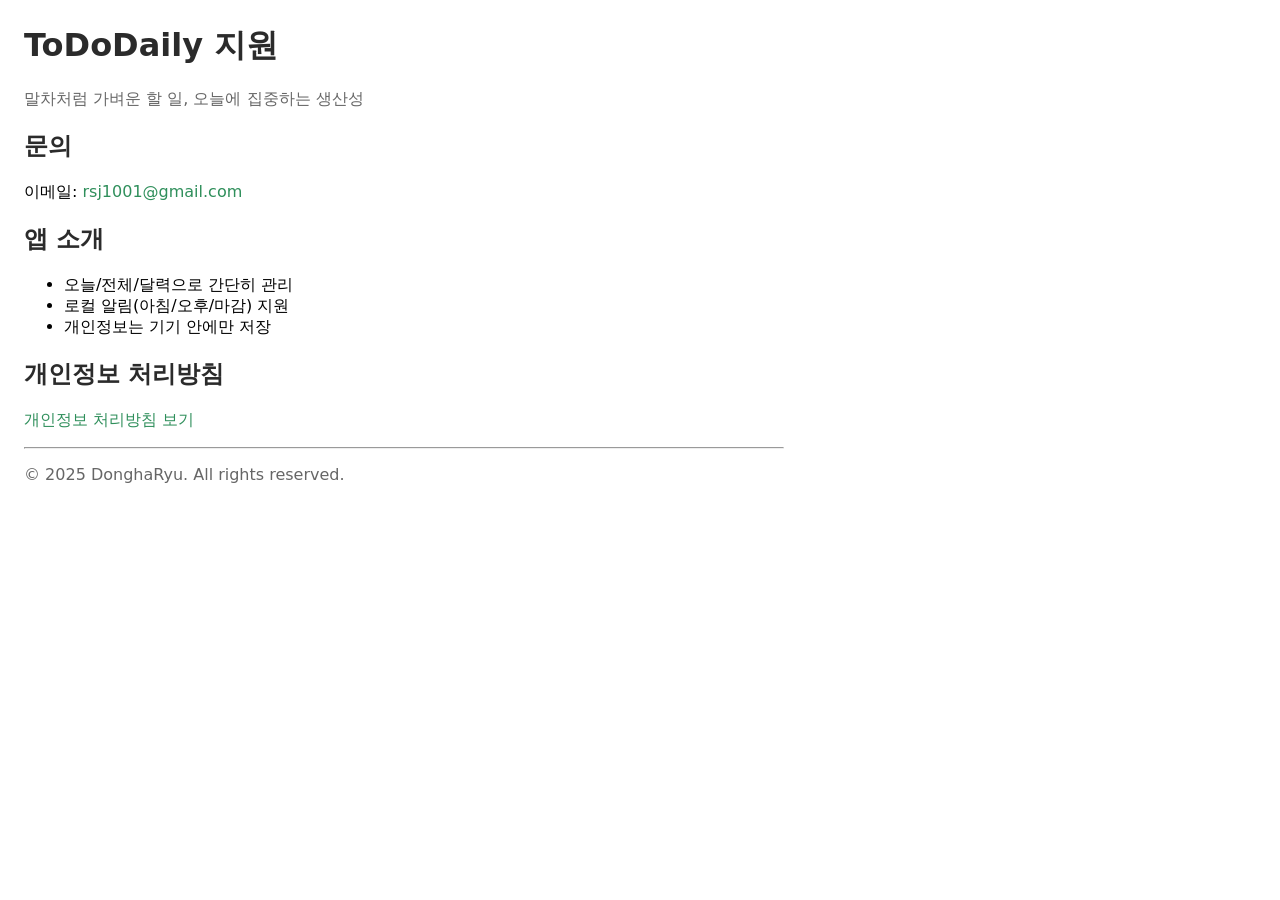
==== index.html @ f04f3ea2 "Merge branch 'main' into root" ====
<!doctype html>
<html lang="ko">
<head>
  <meta charset="utf-8" />
  <title>ToDoDaily 지원</title>
  <meta name="viewport" content="width=device-width,initial-scale=1" />
  <style>
    body { font-family: -apple-system, system-ui, Arial, sans-serif; margin: 24px; max-width: 760px; }
    h1,h2 { color: #2b2b2b; }
    a { color: #2f8f5b; text-decoration: none; }
    a:hover { text-decoration: underline; }
    .muted { color: #666; }
  </style>
</head>
<body>
  <h1>ToDoDaily 지원</h1>
  <p class="muted">말차처럼 가벼운 할 일, 오늘에 집중하는 생산성</p>

  <h2>문의</h2>
  <p>이메일: <a href="rsj1001@gmail.com?subject=ToDoDaily%20지원%20문의">rsj1001@gmail.com</a></p>

  <h2>앱 소개</h2>
  <ul>
    <li>오늘/전체/달력으로 간단히 관리</li>
    <li>로컬 알림(아침/오후/마감) 지원</li>
    <li>개인정보는 기기 안에만 저장</li>
  </ul>

  <h2>개인정보 처리방침</h2>
  <p><a href="./privacy.html">개인정보 처리방침 보기</a></p>

  <hr />

  <p class="muted">© 2025 DonghaRyu. All rights reserved.</p>
</body>
</html>
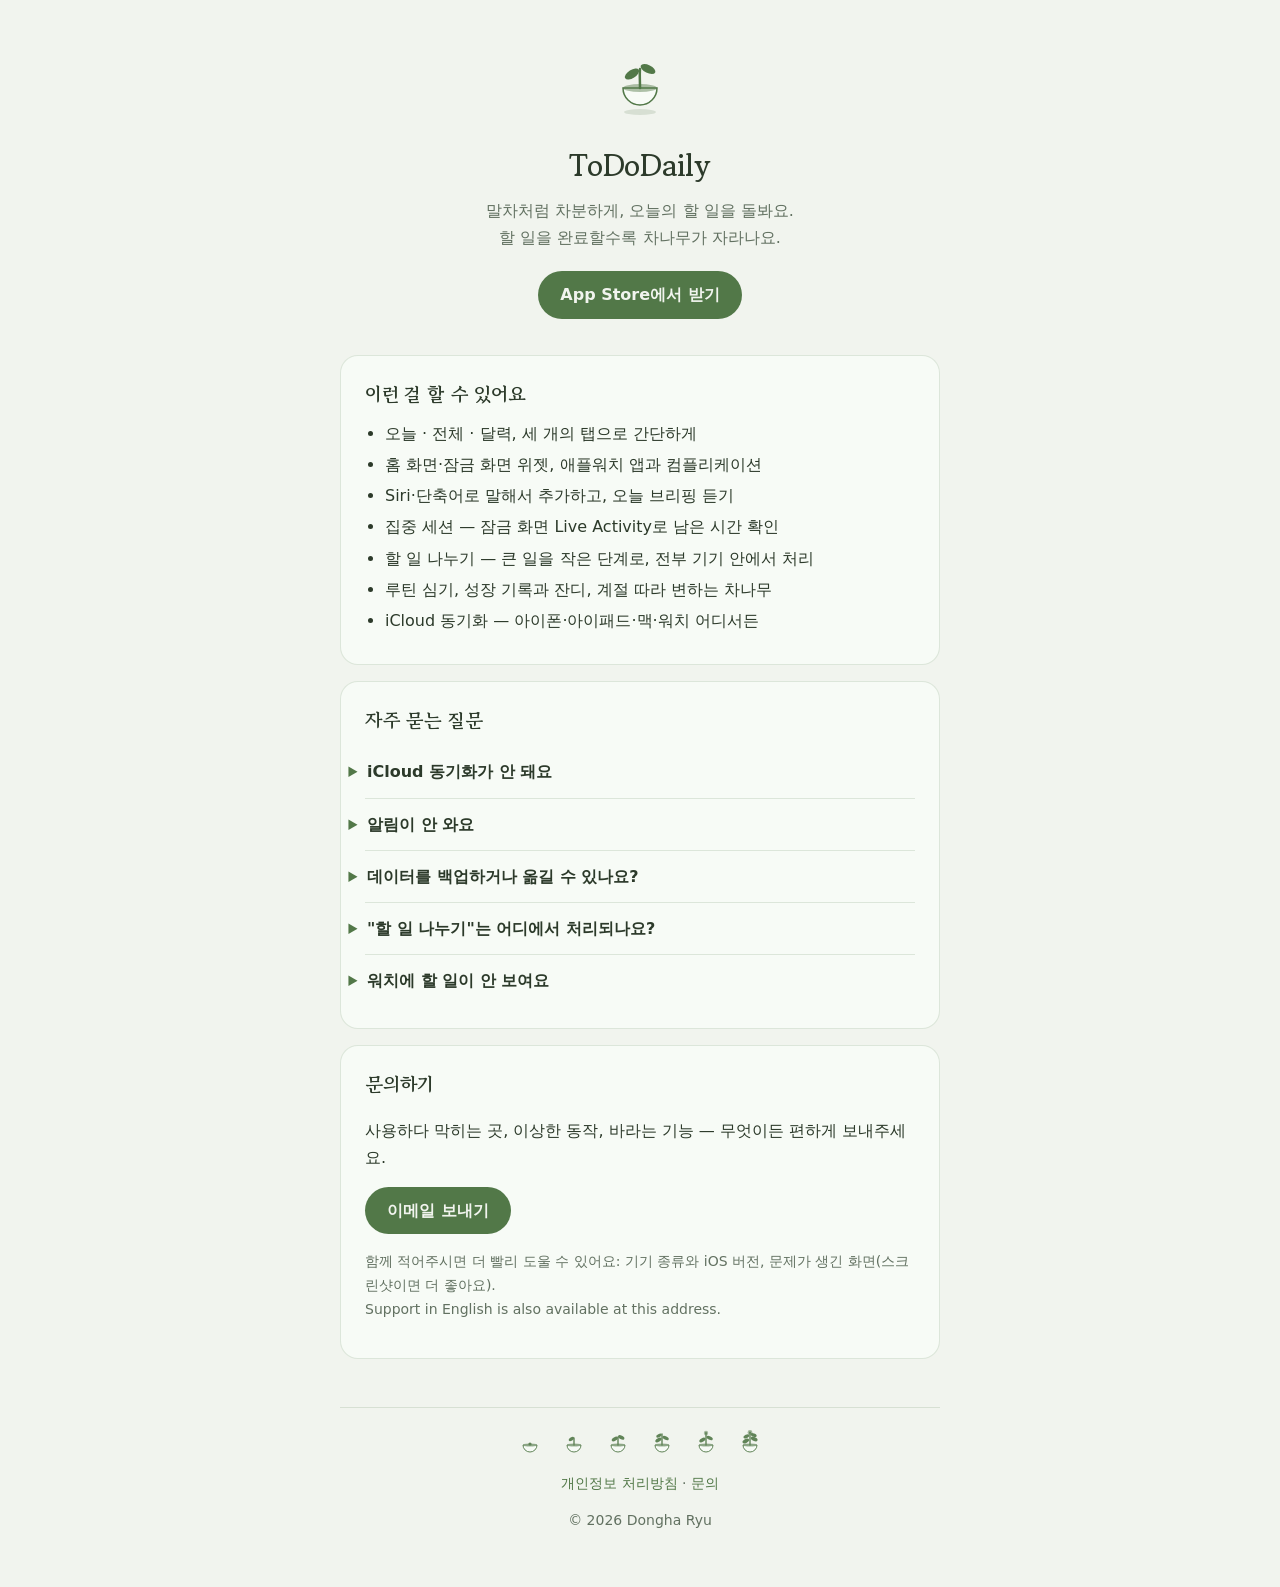
==== commit fc030037: "지원·개인정보 페이지 전면 갱신 — 앱 말차 디자인 + 현재 기능 반영 - 개인정보: SwiftData+iCloud(CloudKit 비공개 DB)·온디바이스 AI·권한(캘린더/미리" ====
--- a/index.html
+++ b/index.html
@@ -4,33 +4,134 @@
   <meta charset="utf-8" />
   <title>ToDoDaily 지원</title>
   <meta name="viewport" content="width=device-width,initial-scale=1" />
-  <style>
-    body { font-family: -apple-system, system-ui, Arial, sans-serif; margin: 24px; max-width: 760px; }
-    h1,h2 { color: #2b2b2b; }
-    a { color: #2f8f5b; text-decoration: none; }
-    a:hover { text-decoration: underline; }
-    .muted { color: #666; }
-  </style>
+  <meta name="description" content="ToDoDaily 지원 페이지 — 자주 묻는 질문과 문의 방법" />
+  <link rel="preconnect" href="https://fonts.googleapis.com" />
+  <link rel="preconnect" href="https://fonts.gstatic.com" crossorigin />
+  <link href="https://fonts.googleapis.com/css2?family=Gowun+Batang:wght@400;700&display=swap" rel="stylesheet" />
+  <link rel="stylesheet" href="./style.css" />
 </head>
 <body>
-  <h1>ToDoDaily 지원</h1>
-  <p class="muted">말차처럼 가벼운 할 일, 오늘에 집중하는 생산성</p>
+<div class="wrap">
 
-  <h2>문의</h2>
-  <p>이메일: <a href="rsj1001@gmail.com?subject=ToDoDaily%20지원%20문의">rsj1001@gmail.com</a></p>
+  <header class="hero">
+    <svg width="76" height="76" viewBox="0 0 76 76" aria-hidden="true">
+      <ellipse cx="38" cy="64" rx="16" ry="3" fill="var(--line)"/>
+      <path d="M21 40 a17 17 0 0 0 34 0 z" fill="var(--card)" stroke="var(--matcha)" stroke-width="1.5"/>
+      <ellipse cx="38" cy="40" rx="17" ry="4" fill="var(--matcha)" opacity="0.45"/>
+      <path d="M38 40 C38 32 37.5 27 38 21" stroke="var(--matcha)" stroke-width="2.5" fill="none" stroke-linecap="round"/>
+      <ellipse cx="30" cy="26" rx="8" ry="4" transform="rotate(-32 30 26)" fill="var(--matcha)"/>
+      <ellipse cx="46" cy="21" rx="8" ry="4" transform="rotate(26 46 21)" fill="var(--matcha)"/>
+    </svg>
+    <h1 class="brand">ToDoDaily</h1>
+    <p class="tagline">말차처럼 차분하게, 오늘의 할 일을 돌봐요.<br/>
+      할 일을 완료할수록 차나무가 자라나요.</p>
+    <a class="btn" href="https://apps.apple.com/app/id6799455933">App Store에서 받기</a>
+  </header>
 
-  <h2>앱 소개</h2>
-  <ul>
-    <li>오늘/전체/달력으로 간단히 관리</li>
-    <li>로컬 알림(아침/오후/마감) 지원</li>
-    <li>개인정보는 기기 안에만 저장</li>
-  </ul>
+  <section class="card">
+    <h2>이런 걸 할 수 있어요</h2>
+    <ul>
+      <li>오늘 · 전체 · 달력, 세 개의 탭으로 간단하게</li>
+      <li>홈 화면·잠금 화면 위젯, 애플워치 앱과 컴플리케이션</li>
+      <li>Siri·단축어로 말해서 추가하고, 오늘 브리핑 듣기</li>
+      <li>집중 세션 — 잠금 화면 Live Activity로 남은 시간 확인</li>
+      <li>할 일 나누기 — 큰 일을 작은 단계로, 전부 기기 안에서 처리</li>
+      <li>루틴 심기, 성장 기록과 잔디, 계절 따라 변하는 차나무</li>
+      <li>iCloud 동기화 — 아이폰·아이패드·맥·워치 어디서든</li>
+    </ul>
+  </section>
 
-  <h2>개인정보 처리방침</h2>
-  <p><a href="./privacy.html">개인정보 처리방침 보기</a></p>
+  <section class="card">
+    <h2>자주 묻는 질문</h2>
 
-  <hr />
+    <details>
+      <summary>iCloud 동기화가 안 돼요</summary>
+      <p>설정 탭에서 <strong>iCloud 동기화</strong>가 켜져 있는지, 두 기기가 <strong>같은 Apple 계정</strong>으로 로그인돼 있는지 확인해 주세요. 네트워크 상태에 따라 반영까지 몇 분 걸릴 수 있어요. 기기의 설정 앱 &gt; Apple 계정 &gt; iCloud에서 ToDoDaily가 허용돼 있는지도 확인해 주세요.</p>
+    </details>
 
-  <p class="muted">© 2025 DonghaRyu. All rights reserved.</p>
+    <details>
+      <summary>알림이 안 와요</summary>
+      <p>설정 앱 &gt; 알림 &gt; ToDoDaily에서 알림이 허용돼 있는지 확인해 주세요. 앱의 설정 탭에서 <strong>조용 시간</strong>을 켜 두었다면 그 시간대의 마감 알림은 조용 시간이 끝난 뒤로 미뤄져요. 기기의 집중 모드(방해금지)도 알림을 가릴 수 있어요.</p>
+    </details>
+
+    <details>
+      <summary>데이터를 백업하거나 옮길 수 있나요?</summary>
+      <p>iCloud 동기화를 켜 두면 같은 Apple 계정의 새 기기에서 자동으로 이어져요. 앱의 설정 &gt; 데이터에서 애플 <strong>미리알림·캘린더로 내보내기</strong>도 할 수 있고, 오늘 목록은 공유 버튼으로 텍스트 체크리스트로 보낼 수 있어요.</p>
+    </details>
+
+    <details>
+      <summary>"할 일 나누기"는 어디에서 처리되나요?</summary>
+      <p>전부 <strong>기기 안</strong>에서 처리돼요. Apple Intelligence를 쓸 수 있는 기기에선 온디바이스 AI가, 그 외에는 내장 규칙이 단계를 만들어요. 어떤 경우든 할 일 내용이 외부 서버로 전송되지 않아요.</p>
+    </details>
+
+    <details>
+      <summary>워치에 할 일이 안 보여요</summary>
+      <p>워치는 iCloud를 통해 아이폰과 데이터를 나눠요. 두 기기 모두 같은 Apple 계정인지 확인하고 잠시 기다려 주세요. 워치 앱을 한 번 닫았다 열면 새로 고쳐져요.</p>
+    </details>
+  </section>
+
+  <section class="card">
+    <h2>문의하기</h2>
+    <p>사용하다 막히는 곳, 이상한 동작, 바라는 기능 — 무엇이든 편하게 보내주세요.</p>
+    <p><a class="btn" href="mailto:rsj1001@gmail.com?subject=ToDoDaily%20%EB%AC%B8%EC%9D%98">이메일 보내기</a></p>
+    <p class="muted small">함께 적어주시면 더 빨리 도울 수 있어요: 기기 종류와 iOS 버전, 문제가 생긴 화면(스크린샷이면 더 좋아요).<br/>
+    Support in English is also available at this address.</p>
+  </section>
+
+  <footer>
+    <div class="stages" aria-hidden="true">
+      <!-- 앱의 성장 사다리: 씨앗 → 새싹 → 떡잎 → 어린 차나무 → 꽃 핀 차나무 → 다 자란 차나무 -->
+      <svg width="30" height="30" viewBox="0 0 30 30">
+        <path d="M8 17 a7 7 0 0 0 14 0 z" fill="var(--card)" stroke="var(--matcha)" stroke-width="1"/>
+        <ellipse cx="15" cy="17" rx="7" ry="1.8" fill="var(--matcha)" opacity="0.4"/>
+        <circle cx="15" cy="16" r="1.6" fill="var(--matcha)"/>
+      </svg>
+      <svg width="30" height="30" viewBox="0 0 30 30">
+        <path d="M8 17 a7 7 0 0 0 14 0 z" fill="var(--card)" stroke="var(--matcha)" stroke-width="1"/>
+        <ellipse cx="15" cy="17" rx="7" ry="1.8" fill="var(--matcha)" opacity="0.4"/>
+        <path d="M15 17 C15 14 15 12 15 10" stroke="var(--matcha)" stroke-width="1.4" fill="none" stroke-linecap="round"/>
+        <ellipse cx="12.4" cy="11" rx="3" ry="1.6" transform="rotate(-30 12.4 11)" fill="var(--matcha)"/>
+      </svg>
+      <svg width="30" height="30" viewBox="0 0 30 30">
+        <path d="M8 17 a7 7 0 0 0 14 0 z" fill="var(--card)" stroke="var(--matcha)" stroke-width="1"/>
+        <ellipse cx="15" cy="17" rx="7" ry="1.8" fill="var(--matcha)" opacity="0.4"/>
+        <path d="M15 17 C15 13 15 11 15 9" stroke="var(--matcha)" stroke-width="1.4" fill="none" stroke-linecap="round"/>
+        <ellipse cx="11.8" cy="11" rx="3.4" ry="1.8" transform="rotate(-30 11.8 11)" fill="var(--matcha)"/>
+        <ellipse cx="18.2" cy="9.4" rx="3.4" ry="1.8" transform="rotate(26 18.2 9.4)" fill="var(--matcha)"/>
+      </svg>
+      <svg width="30" height="30" viewBox="0 0 30 30">
+        <path d="M8 17 a7 7 0 0 0 14 0 z" fill="var(--card)" stroke="var(--matcha)" stroke-width="1"/>
+        <ellipse cx="15" cy="17" rx="7" ry="1.8" fill="var(--matcha)" opacity="0.4"/>
+        <path d="M15 17 C15 12 15 9 15 6" stroke="var(--matcha)" stroke-width="1.4" fill="none" stroke-linecap="round"/>
+        <ellipse cx="11.4" cy="12" rx="3.4" ry="1.8" transform="rotate(-30 11.4 12)" fill="var(--matcha)"/>
+        <ellipse cx="18.6" cy="10" rx="3.4" ry="1.8" transform="rotate(26 18.6 10)" fill="var(--matcha)"/>
+        <ellipse cx="12" cy="7.6" rx="3" ry="1.6" transform="rotate(-26 12 7.6)" fill="var(--matcha)"/>
+      </svg>
+      <svg width="30" height="30" viewBox="0 0 30 30">
+        <path d="M8 17 a7 7 0 0 0 14 0 z" fill="var(--card)" stroke="var(--matcha)" stroke-width="1"/>
+        <ellipse cx="15" cy="17" rx="7" ry="1.8" fill="var(--matcha)" opacity="0.4"/>
+        <path d="M15 17 C15 12 15 8 15 5.5" stroke="var(--matcha)" stroke-width="1.4" fill="none" stroke-linecap="round"/>
+        <ellipse cx="11.4" cy="12" rx="3.4" ry="1.8" transform="rotate(-30 11.4 12)" fill="var(--matcha)"/>
+        <ellipse cx="18.6" cy="10" rx="3.4" ry="1.8" transform="rotate(26 18.6 10)" fill="var(--matcha)"/>
+        <circle cx="15" cy="5" r="2.2" fill="var(--matcha)" opacity="0.55"/>
+        <circle cx="15" cy="5" r="0.9" fill="var(--matcha)"/>
+      </svg>
+      <svg width="30" height="30" viewBox="0 0 30 30">
+        <path d="M8 17 a7 7 0 0 0 14 0 z" fill="var(--card)" stroke="var(--matcha)" stroke-width="1"/>
+        <ellipse cx="15" cy="17" rx="7" ry="1.8" fill="var(--matcha)" opacity="0.4"/>
+        <path d="M15 17 C15 11 15 7 15 4.5" stroke="var(--matcha)" stroke-width="1.4" fill="none" stroke-linecap="round"/>
+        <ellipse cx="10.8" cy="13" rx="3.6" ry="1.9" transform="rotate(-30 10.8 13)" fill="var(--matcha)"/>
+        <ellipse cx="19.2" cy="11" rx="3.6" ry="1.9" transform="rotate(26 19.2 11)" fill="var(--matcha)"/>
+        <ellipse cx="11.4" cy="8.4" rx="3.2" ry="1.7" transform="rotate(-26 11.4 8.4)" fill="var(--matcha)"/>
+        <ellipse cx="18.6" cy="7" rx="3.2" ry="1.7" transform="rotate(22 18.6 7)" fill="var(--matcha)"/>
+        <circle cx="15" cy="4.4" r="2.4" fill="var(--matcha)" opacity="0.55"/>
+        <circle cx="15" cy="4.4" r="1" fill="var(--matcha)"/>
+      </svg>
+    </div>
+    <p><a href="./privacy.html">개인정보 처리방침</a> · <a href="mailto:rsj1001@gmail.com">문의</a></p>
+    <p>© 2026 Dongha Ryu</p>
+  </footer>
+
+</div>
 </body>
 </html>
--- a/style.css
+++ b/style.css
@@ -0,0 +1,132 @@
+/* ToDoDaily site — 앱의 말차 팔레트(MatchaColors.xcassets)와 동일 값 */
+:root {
+  --bg: #F1F4EE;
+  --card: #F7FBF6;
+  --ink: #2C3A2A;
+  --muted: #627161;
+  --matcha: #527848;
+  --line: rgba(82, 120, 72, 0.16);
+}
+@media (prefers-color-scheme: dark) {
+  :root {
+    --bg: #181F19;
+    --card: #252E26;
+    --ink: #E2F2DD;
+    --muted: #9AAD99;
+    --matcha: #B7E1A1;
+    --line: rgba(183, 225, 161, 0.16);
+  }
+}
+
+* { box-sizing: border-box; }
+
+body {
+  margin: 0;
+  background: var(--bg);
+  color: var(--ink);
+  font-family: -apple-system, BlinkMacSystemFont, "Apple SD Gothic Neo",
+    "Pretendard", "Noto Sans KR", system-ui, sans-serif;
+  line-height: 1.7;
+  font-size: 16px;
+  -webkit-font-smoothing: antialiased;
+}
+
+.wrap {
+  max-width: 640px;
+  margin: 0 auto;
+  padding: 48px 20px 40px;
+}
+
+/* 제목만 세리프 — 다도의 차분함. 본문은 시스템 산세리프로 조용하게 */
+h1, h2, .brand {
+  font-family: "Gowun Batang", "Apple SD Gothic Neo", serif;
+  font-weight: 700;
+  letter-spacing: -0.01em;
+}
+h1 { font-size: 30px; margin: 16px 0 6px; }
+h2 { font-size: 19px; margin: 0 0 10px; color: var(--ink); }
+
+a { color: var(--matcha); text-decoration: none; }
+a:hover { text-decoration: underline; }
+
+.hero { text-align: center; margin-bottom: 36px; }
+.hero .tagline { color: var(--muted); margin: 0 0 20px; }
+.hero svg { display: block; margin: 0 auto; }
+
+/* 앱 카드와 같은 문법: CardBackground + 16% 말차 스트로크 + 18px 라운드 */
+.card {
+  background: var(--card);
+  border: 1px solid var(--line);
+  border-radius: 18px;
+  padding: 22px 24px;
+  margin: 0 0 16px;
+}
+
+.btn {
+  display: inline-block;
+  background: var(--matcha);
+  color: var(--bg);
+  border-radius: 999px;
+  padding: 10px 22px;
+  font-weight: 600;
+}
+.btn:hover { text-decoration: none; opacity: 0.92; }
+
+.muted { color: var(--muted); }
+.small { font-size: 14px; }
+
+ul { padding-left: 20px; margin: 8px 0; }
+li { margin: 4px 0; }
+
+/* FAQ — 네이티브 details, JS 없음 */
+details {
+  border-bottom: 1px solid var(--line);
+  padding: 12px 2px;
+}
+details:last-of-type { border-bottom: none; }
+summary {
+  cursor: pointer;
+  font-weight: 600;
+  list-style-position: outside;
+}
+summary::marker { color: var(--matcha); }
+details p, details ul { margin-top: 8px; margin-bottom: 4px; }
+
+/* 처리방침 섹션 번호 — 정책 조항은 실제 열거라 번호가 정보다 */
+.policy h2 { margin-top: 34px; }
+.policy h2 .no {
+  color: var(--matcha);
+  font-variant-numeric: tabular-nums;
+  margin-right: 8px;
+}
+.callout {
+  background: var(--card);
+  border: 1px solid var(--line);
+  border-left: 4px solid var(--matcha);
+  border-radius: 12px;
+  padding: 14px 18px;
+  margin: 20px 0 8px;
+}
+
+footer {
+  margin-top: 48px;
+  padding-top: 20px;
+  border-top: 1px solid var(--line);
+  text-align: center;
+  color: var(--muted);
+  font-size: 14px;
+}
+/* 서명: 앱의 성장 단계 사다리(씨앗 → 다 자란 차나무) */
+.stages {
+  display: flex;
+  justify-content: center;
+  gap: 14px;
+  margin: 0 0 14px;
+  opacity: 0.9;
+}
+.stages svg { display: block; }
+
+@media (max-width: 480px) {
+  .wrap { padding: 32px 16px 32px; }
+  h1 { font-size: 26px; }
+}
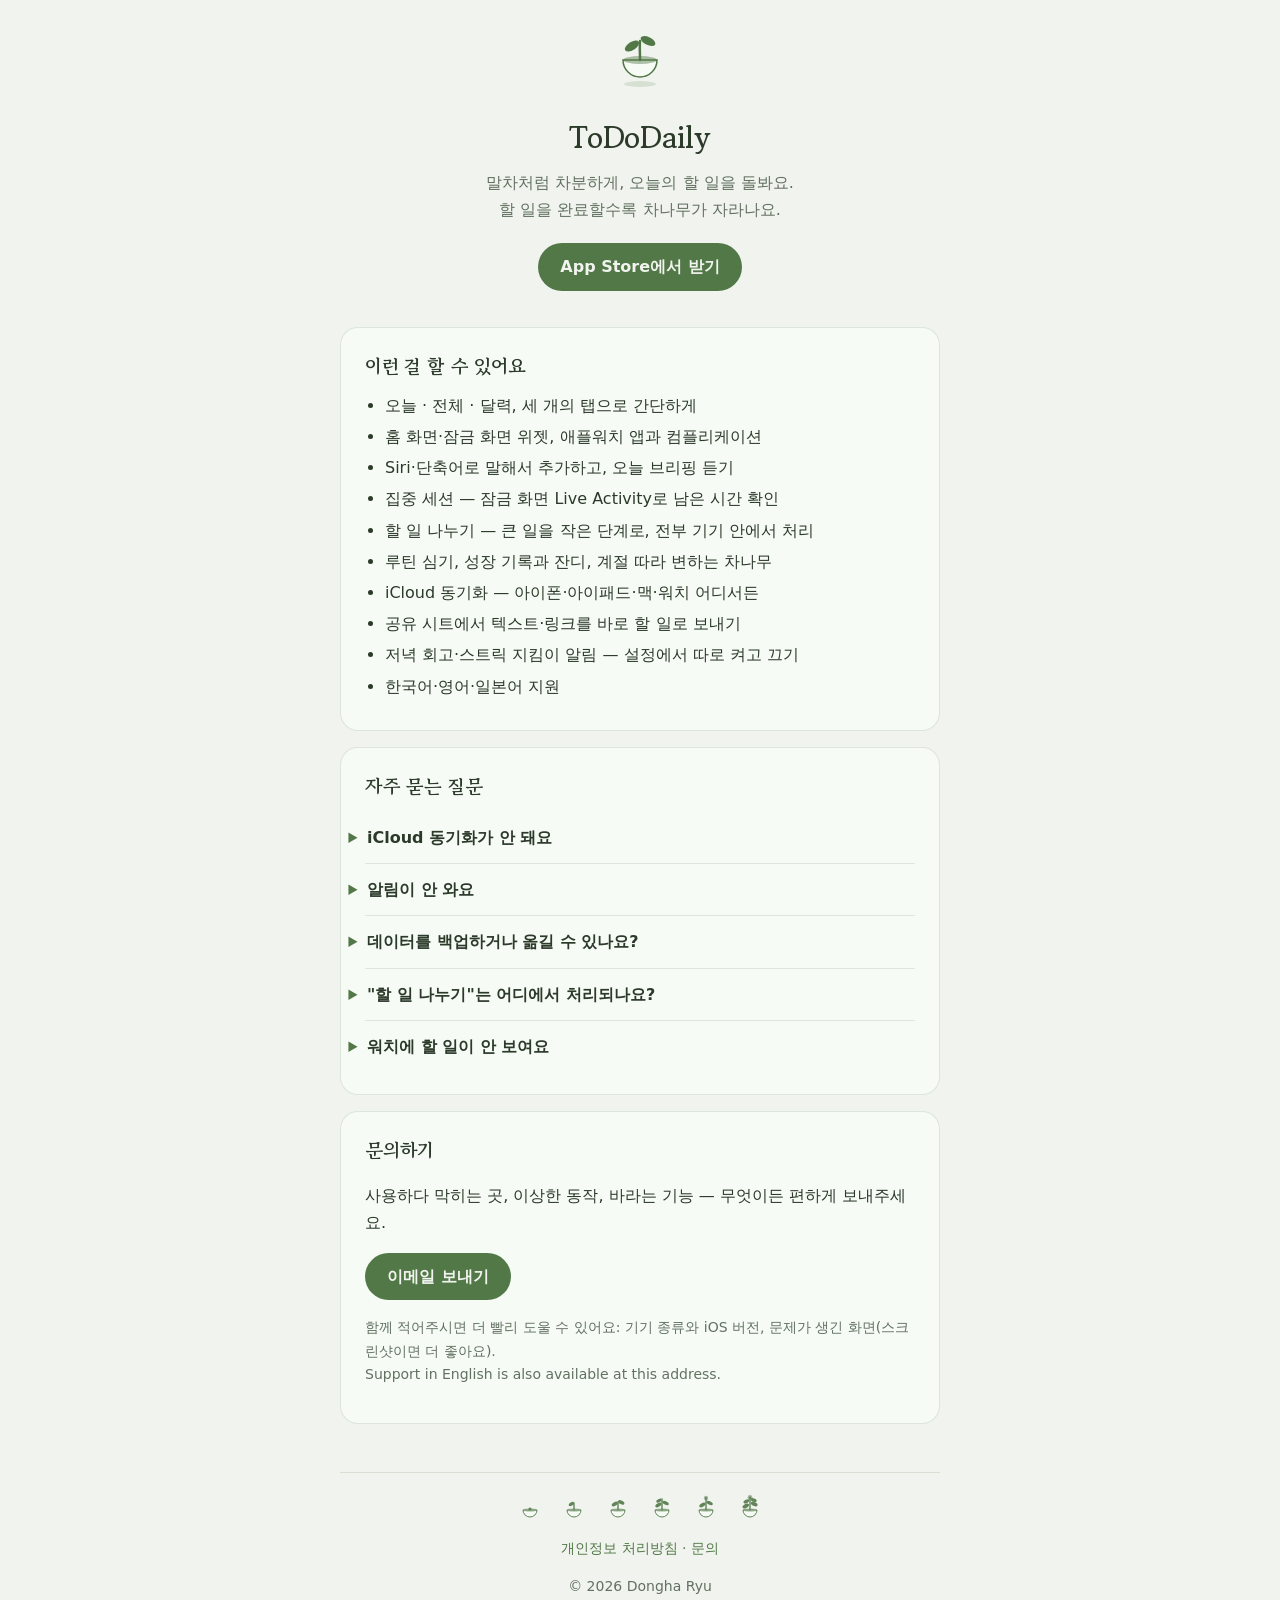
==== commit 926c3b48: "1.3 출시 반영 — 기능 목록에 공유 시트·알림 설정·일본어 추가" ====
--- a/index.html
+++ b/index.html
@@ -38,6 +38,9 @@
       <li>할 일 나누기 — 큰 일을 작은 단계로, 전부 기기 안에서 처리</li>
       <li>루틴 심기, 성장 기록과 잔디, 계절 따라 변하는 차나무</li>
       <li>iCloud 동기화 — 아이폰·아이패드·맥·워치 어디서든</li>
+      <li>공유 시트에서 텍스트·링크를 바로 할 일로 보내기</li>
+      <li>저녁 회고·스트릭 지킴이 알림 — 설정에서 따로 켜고 끄기</li>
+      <li>한국어·영어·일본어 지원</li>
     </ul>
   </section>
 
@@ -51,7 +54,7 @@
 
     <details>
       <summary>알림이 안 와요</summary>
-      <p>설정 앱 &gt; 알림 &gt; ToDoDaily에서 알림이 허용돼 있는지 확인해 주세요. 앱의 설정 탭에서 <strong>조용 시간</strong>을 켜 두었다면 그 시간대의 마감 알림은 조용 시간이 끝난 뒤로 미뤄져요. 기기의 집중 모드(방해금지)도 알림을 가릴 수 있어요.</p>
+      <p>설정 앱 &gt; 알림 &gt; ToDoDaily에서 알림이 허용돼 있는지 확인해 주세요. 앱의 설정 탭에서 <strong>조용 시간</strong>을 켜 두었다면 그 시간대의 마감 알림은 조용 시간이 끝난 뒤로 미뤄져요. 기기의 집중 모드(방해금지)도 알림을 가릴 수 있어요. 아침 알림·저녁 회고·스트릭 지킴이는 앱의 설정 &gt; 알림에서 따로 켜고 끌 수 있어요.</p>
     </details>
 
     <details>
--- a/style.css
+++ b/style.css
@@ -34,7 +34,7 @@
 .wrap {
   max-width: 640px;
   margin: 0 auto;
-  padding: 48px 20px 40px;
+  padding: 20px 20px 40px;
 }
 
 /* 제목만 세리프 — 다도의 차분함. 본문은 시스템 산세리프로 조용하게 */
@@ -127,6 +127,6 @@
 .stages svg { display: block; }
 
 @media (max-width: 480px) {
-  .wrap { padding: 32px 16px 32px; }
+  .wrap { padding: 14px 16px 32px; }
   h1 { font-size: 26px; }
 }
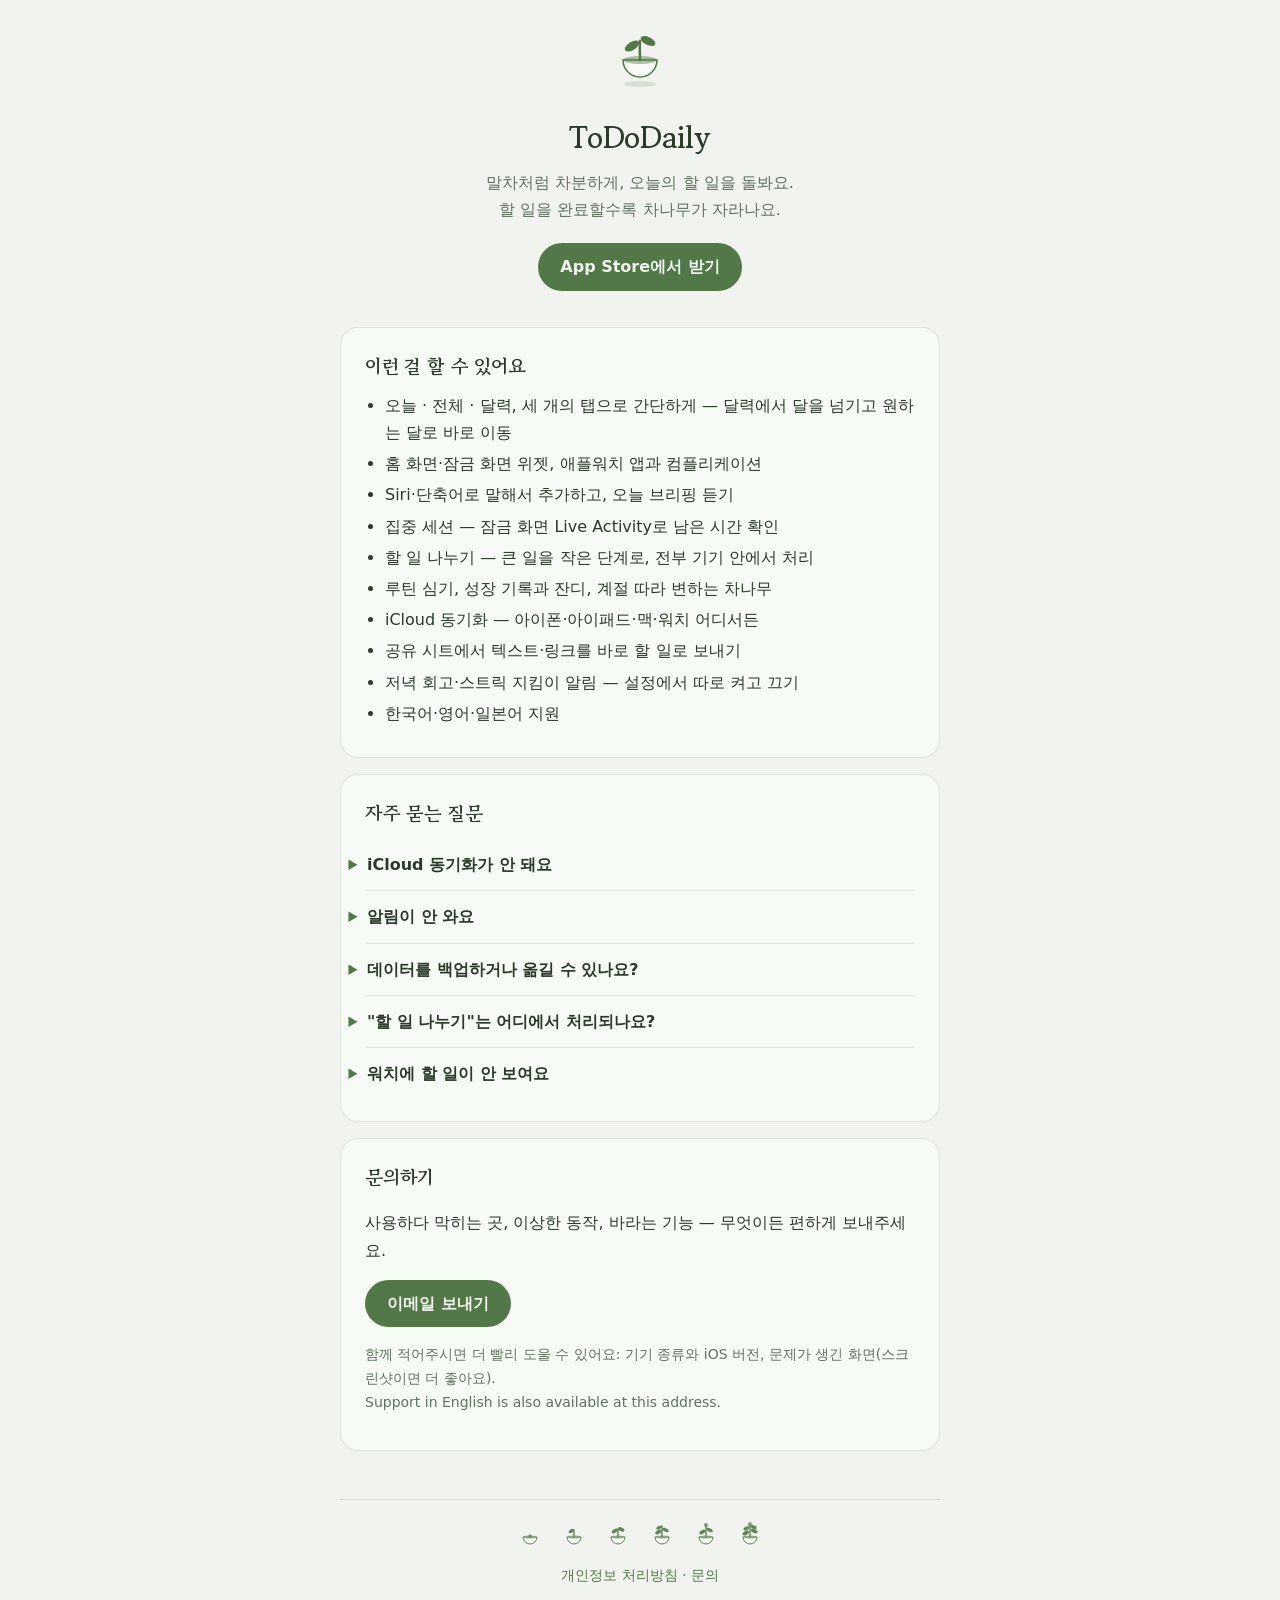
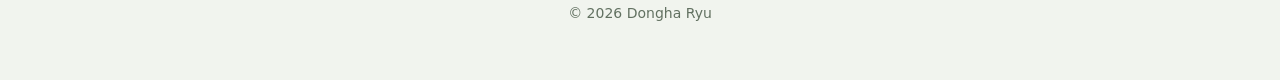
==== commit cfb4620a: "달력 월 이동 반영 (1.3.1)" ====
--- a/index.html
+++ b/index.html
@@ -31,7 +31,7 @@
   <section class="card">
     <h2>이런 걸 할 수 있어요</h2>
     <ul>
-      <li>오늘 · 전체 · 달력, 세 개의 탭으로 간단하게</li>
+      <li>오늘 · 전체 · 달력, 세 개의 탭으로 간단하게 — 달력에서 달을 넘기고 원하는 달로 바로 이동</li>
       <li>홈 화면·잠금 화면 위젯, 애플워치 앱과 컴플리케이션</li>
       <li>Siri·단축어로 말해서 추가하고, 오늘 브리핑 듣기</li>
       <li>집중 세션 — 잠금 화면 Live Activity로 남은 시간 확인</li>
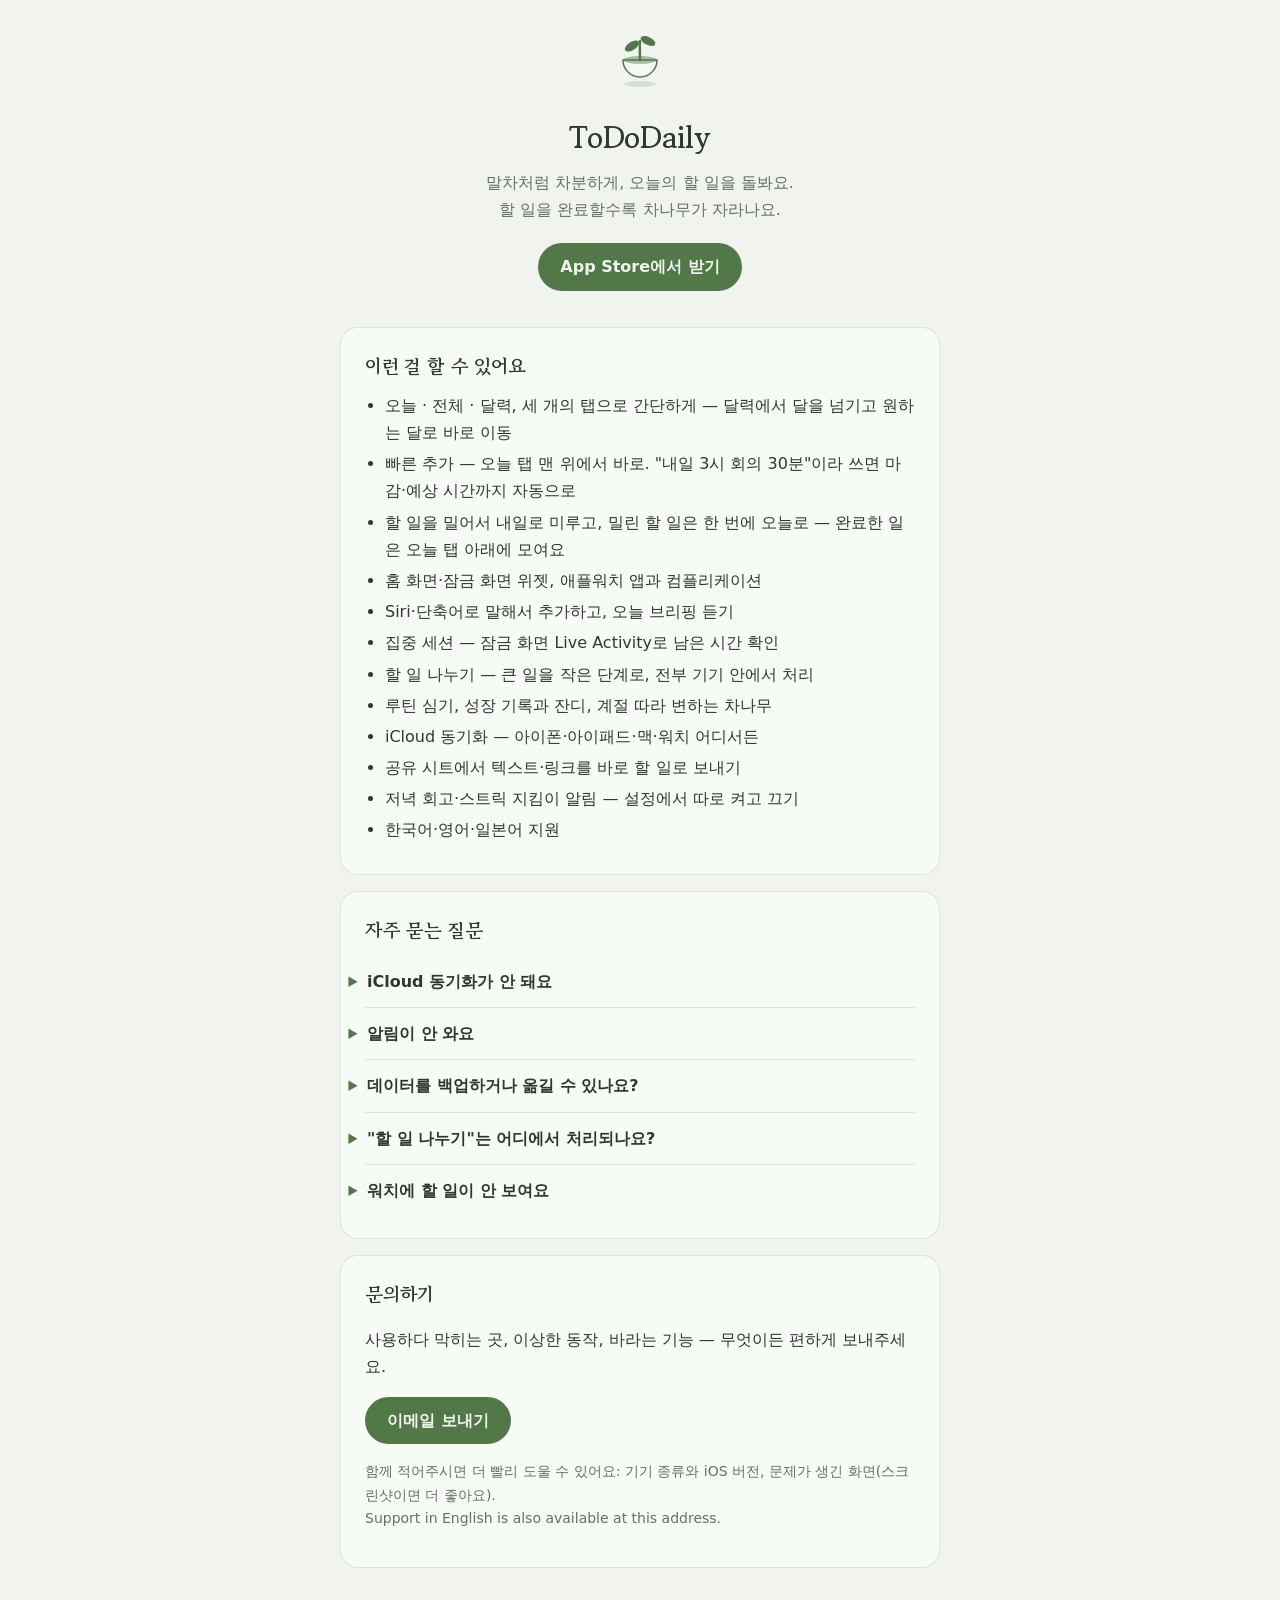
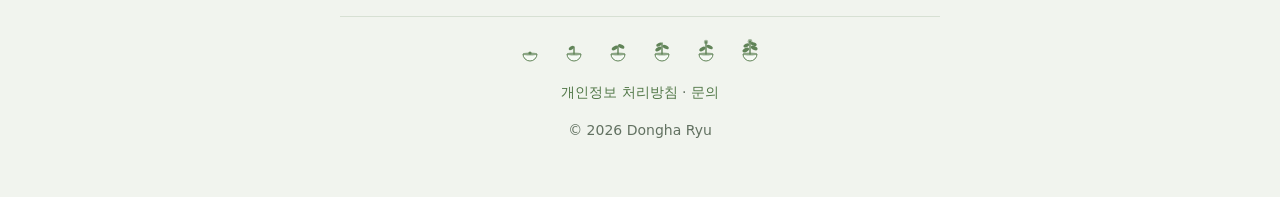
==== commit 2ba883b4: "1.4 출시 반영 — 빠른 추가·내일로 미루기·오늘 완료 모아보기" ====
--- a/index.html
+++ b/index.html
@@ -32,6 +32,8 @@
     <h2>이런 걸 할 수 있어요</h2>
     <ul>
       <li>오늘 · 전체 · 달력, 세 개의 탭으로 간단하게 — 달력에서 달을 넘기고 원하는 달로 바로 이동</li>
+      <li>빠른 추가 — 오늘 탭 맨 위에서 바로. "내일 3시 회의 30분"이라 쓰면 마감·예상 시간까지 자동으로</li>
+      <li>할 일을 밀어서 내일로 미루고, 밀린 할 일은 한 번에 오늘로 — 완료한 일은 오늘 탭 아래에 모여요</li>
       <li>홈 화면·잠금 화면 위젯, 애플워치 앱과 컴플리케이션</li>
       <li>Siri·단축어로 말해서 추가하고, 오늘 브리핑 듣기</li>
       <li>집중 세션 — 잠금 화면 Live Activity로 남은 시간 확인</li>
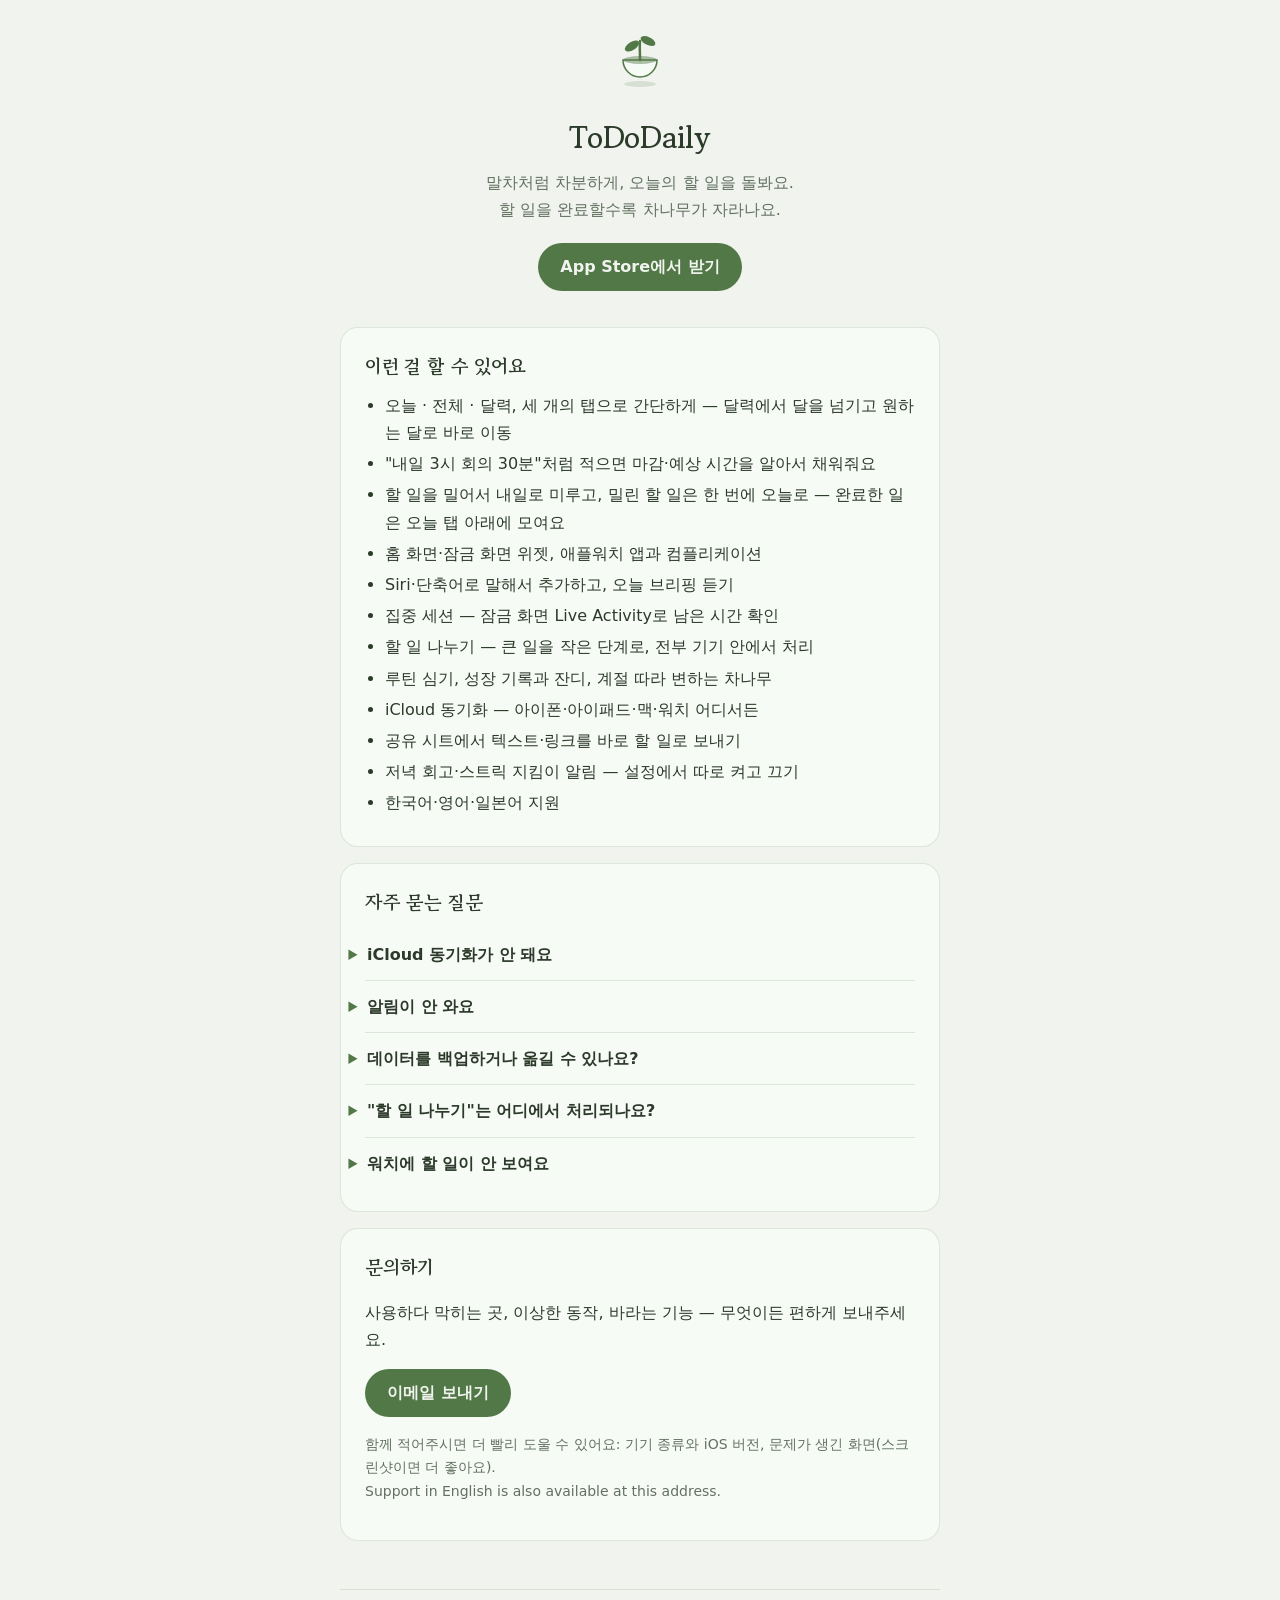
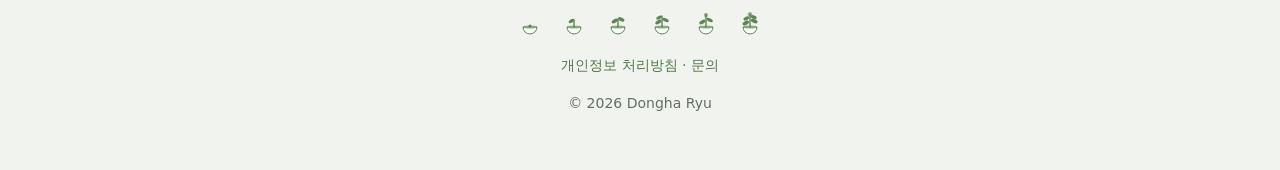
==== commit f0c30562: "1.4.1 반영 — 빠른 추가 문구를 자연어 인식으로 정정" ====
--- a/index.html
+++ b/index.html
@@ -32,7 +32,7 @@
     <h2>이런 걸 할 수 있어요</h2>
     <ul>
       <li>오늘 · 전체 · 달력, 세 개의 탭으로 간단하게 — 달력에서 달을 넘기고 원하는 달로 바로 이동</li>
-      <li>빠른 추가 — 오늘 탭 맨 위에서 바로. "내일 3시 회의 30분"이라 쓰면 마감·예상 시간까지 자동으로</li>
+      <li>"내일 3시 회의 30분"처럼 적으면 마감·예상 시간을 알아서 채워줘요</li>
       <li>할 일을 밀어서 내일로 미루고, 밀린 할 일은 한 번에 오늘로 — 완료한 일은 오늘 탭 아래에 모여요</li>
       <li>홈 화면·잠금 화면 위젯, 애플워치 앱과 컴플리케이션</li>
       <li>Siri·단축어로 말해서 추가하고, 오늘 브리핑 듣기</li>
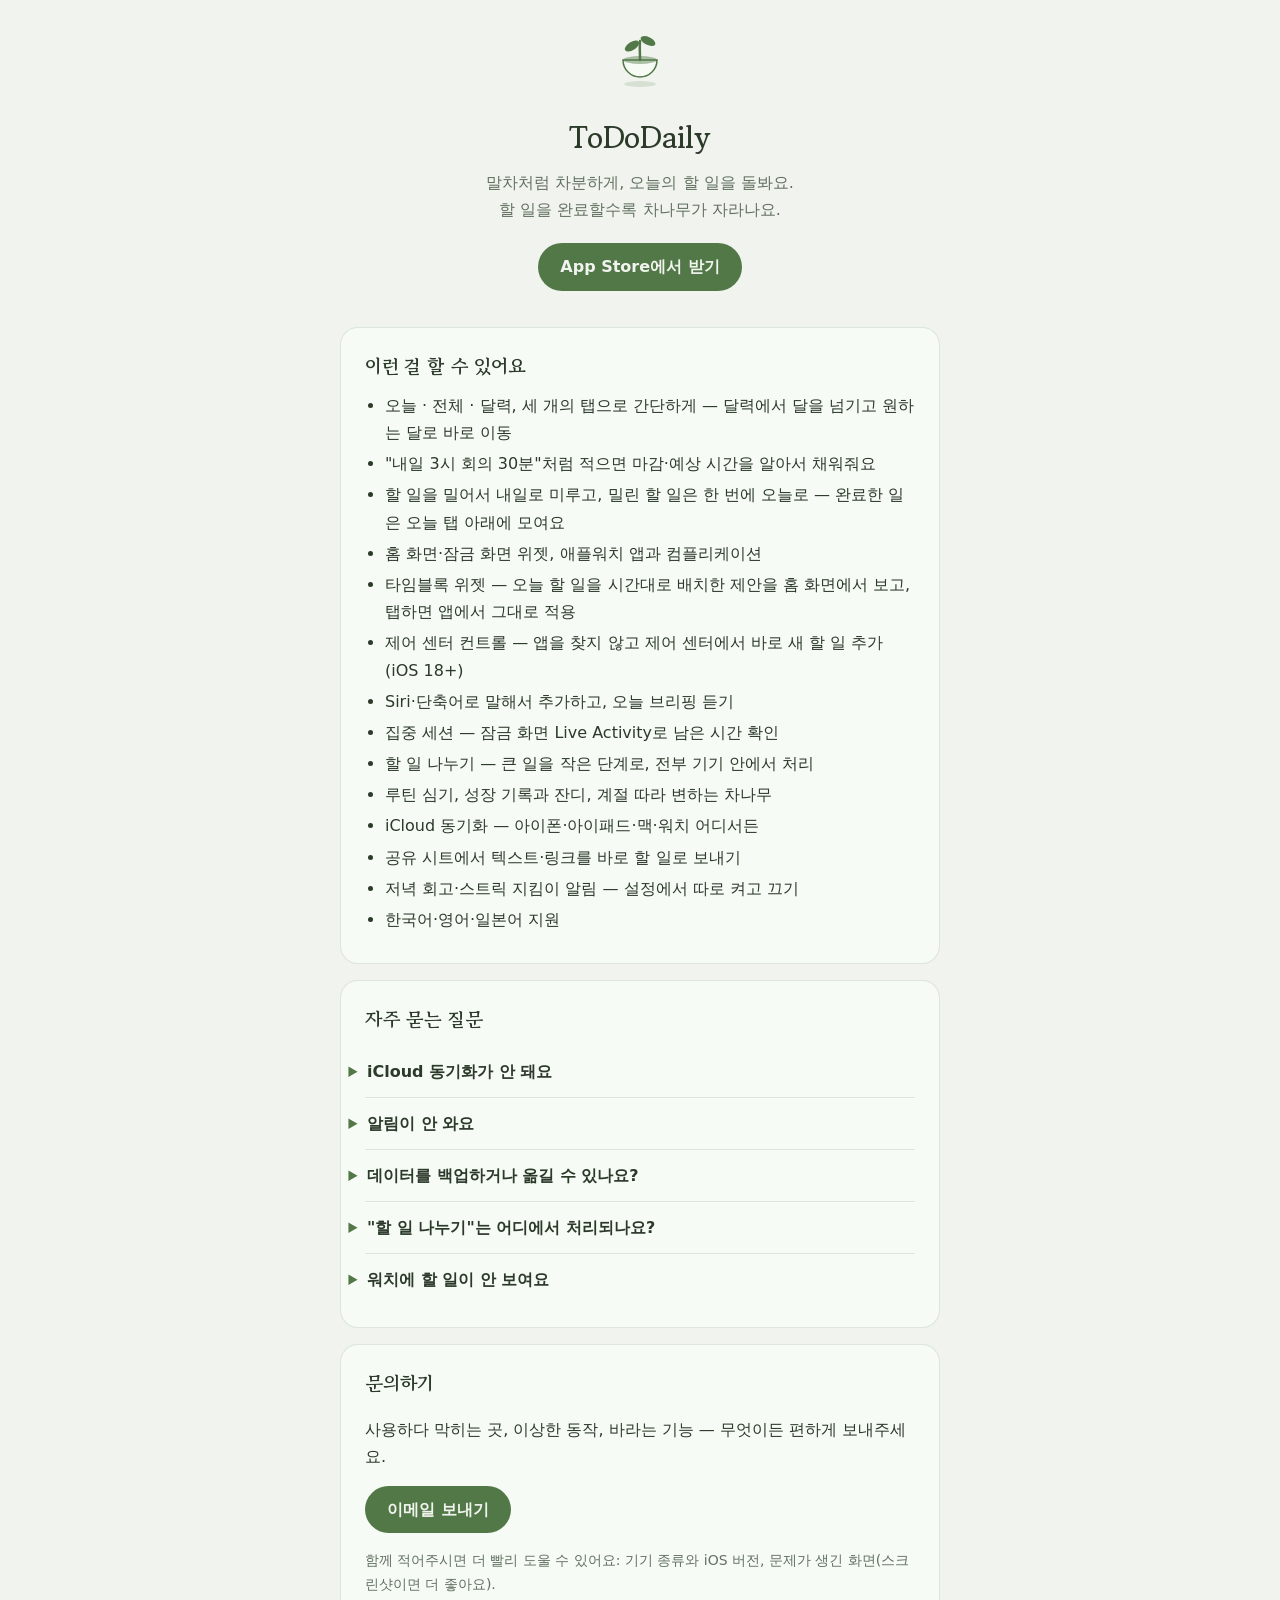
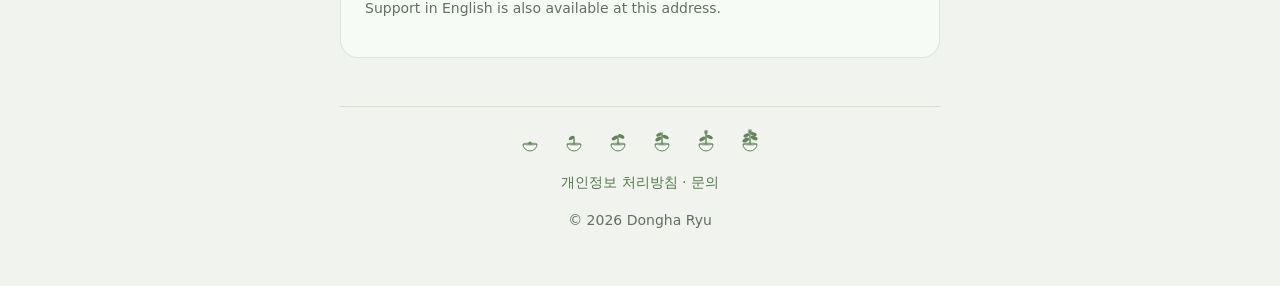
==== commit 3a80ca80: "1.5 반영 — 타임블록 위젯·제어 센터 컨트롤 Claude-Session: https://claude.ai/code/session_01MzBJroL3oG7tfLt8fSoSj5" ====
--- a/index.html
+++ b/index.html
@@ -35,6 +35,8 @@
       <li>"내일 3시 회의 30분"처럼 적으면 마감·예상 시간을 알아서 채워줘요</li>
       <li>할 일을 밀어서 내일로 미루고, 밀린 할 일은 한 번에 오늘로 — 완료한 일은 오늘 탭 아래에 모여요</li>
       <li>홈 화면·잠금 화면 위젯, 애플워치 앱과 컴플리케이션</li>
+      <li>타임블록 위젯 — 오늘 할 일을 시간대로 배치한 제안을 홈 화면에서 보고, 탭하면 앱에서 그대로 적용</li>
+      <li>제어 센터 컨트롤 — 앱을 찾지 않고 제어 센터에서 바로 새 할 일 추가 (iOS 18+)</li>
       <li>Siri·단축어로 말해서 추가하고, 오늘 브리핑 듣기</li>
       <li>집중 세션 — 잠금 화면 Live Activity로 남은 시간 확인</li>
       <li>할 일 나누기 — 큰 일을 작은 단계로, 전부 기기 안에서 처리</li>
